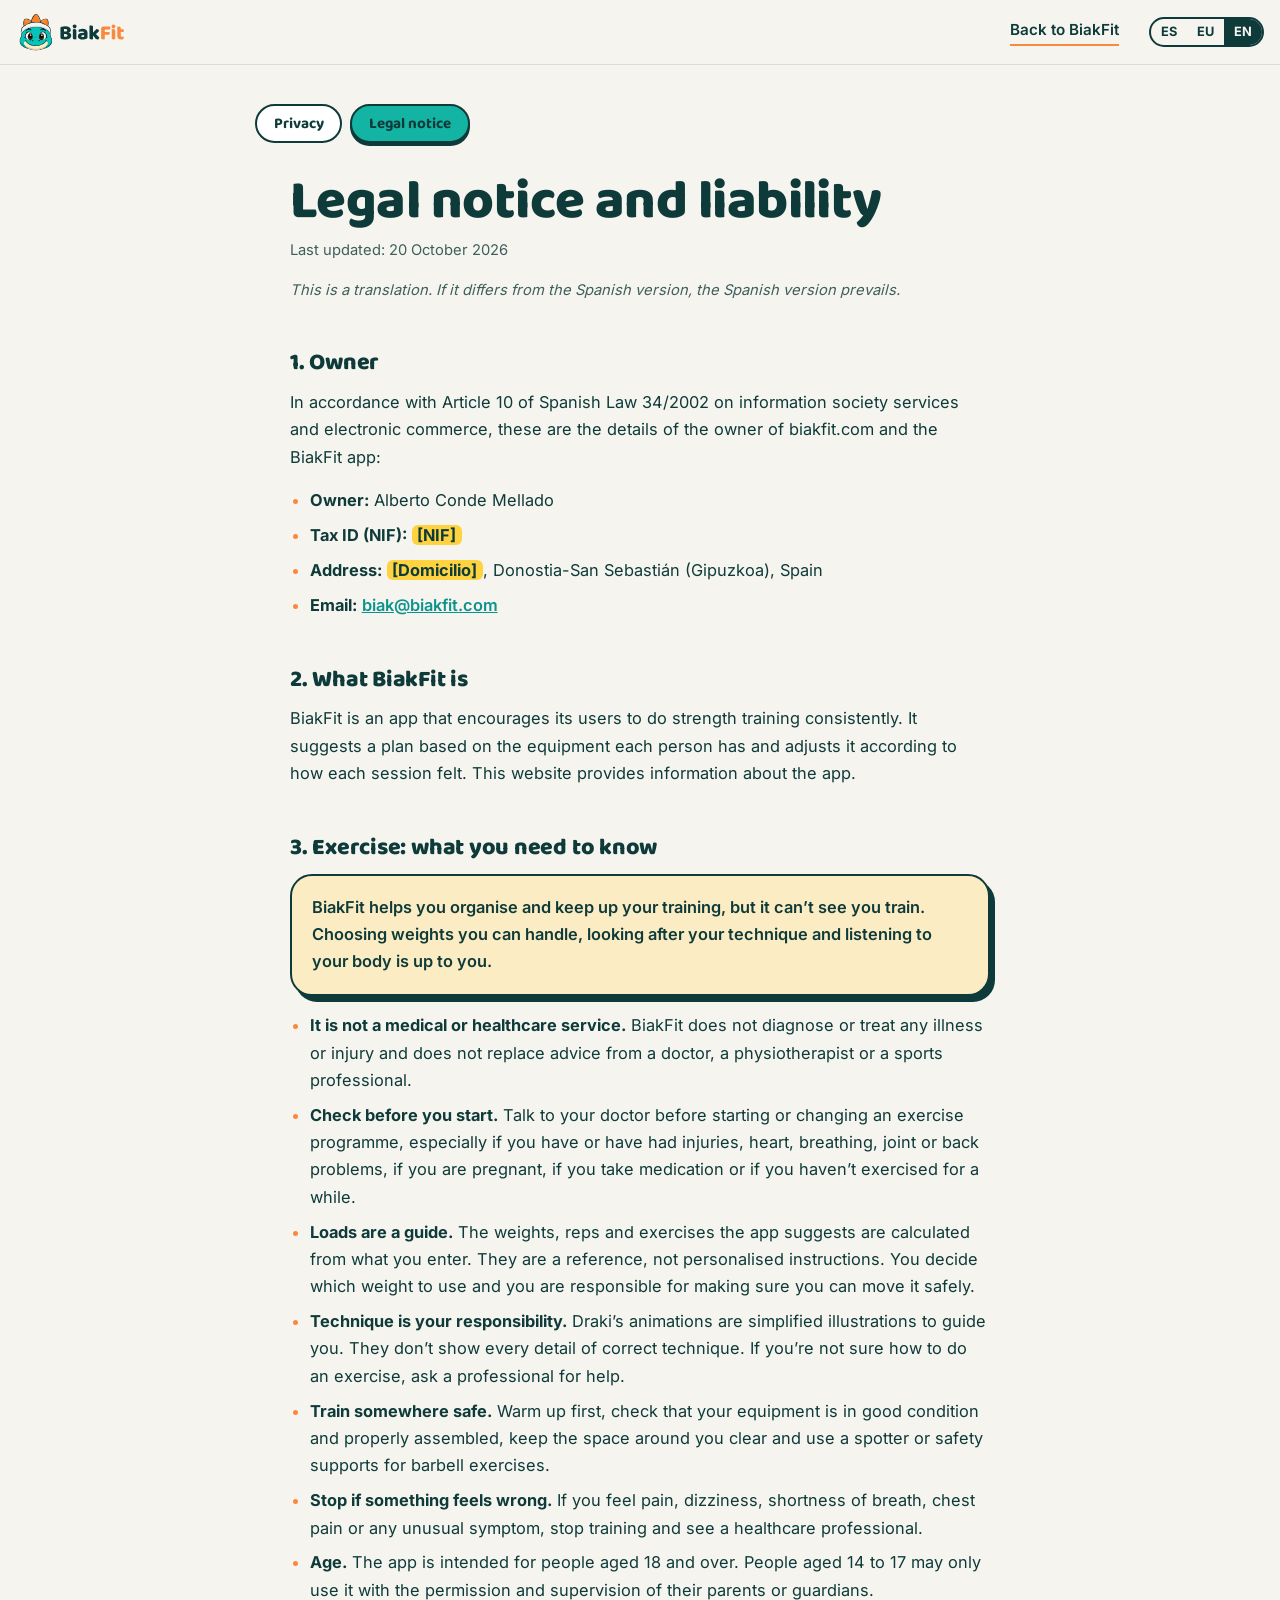
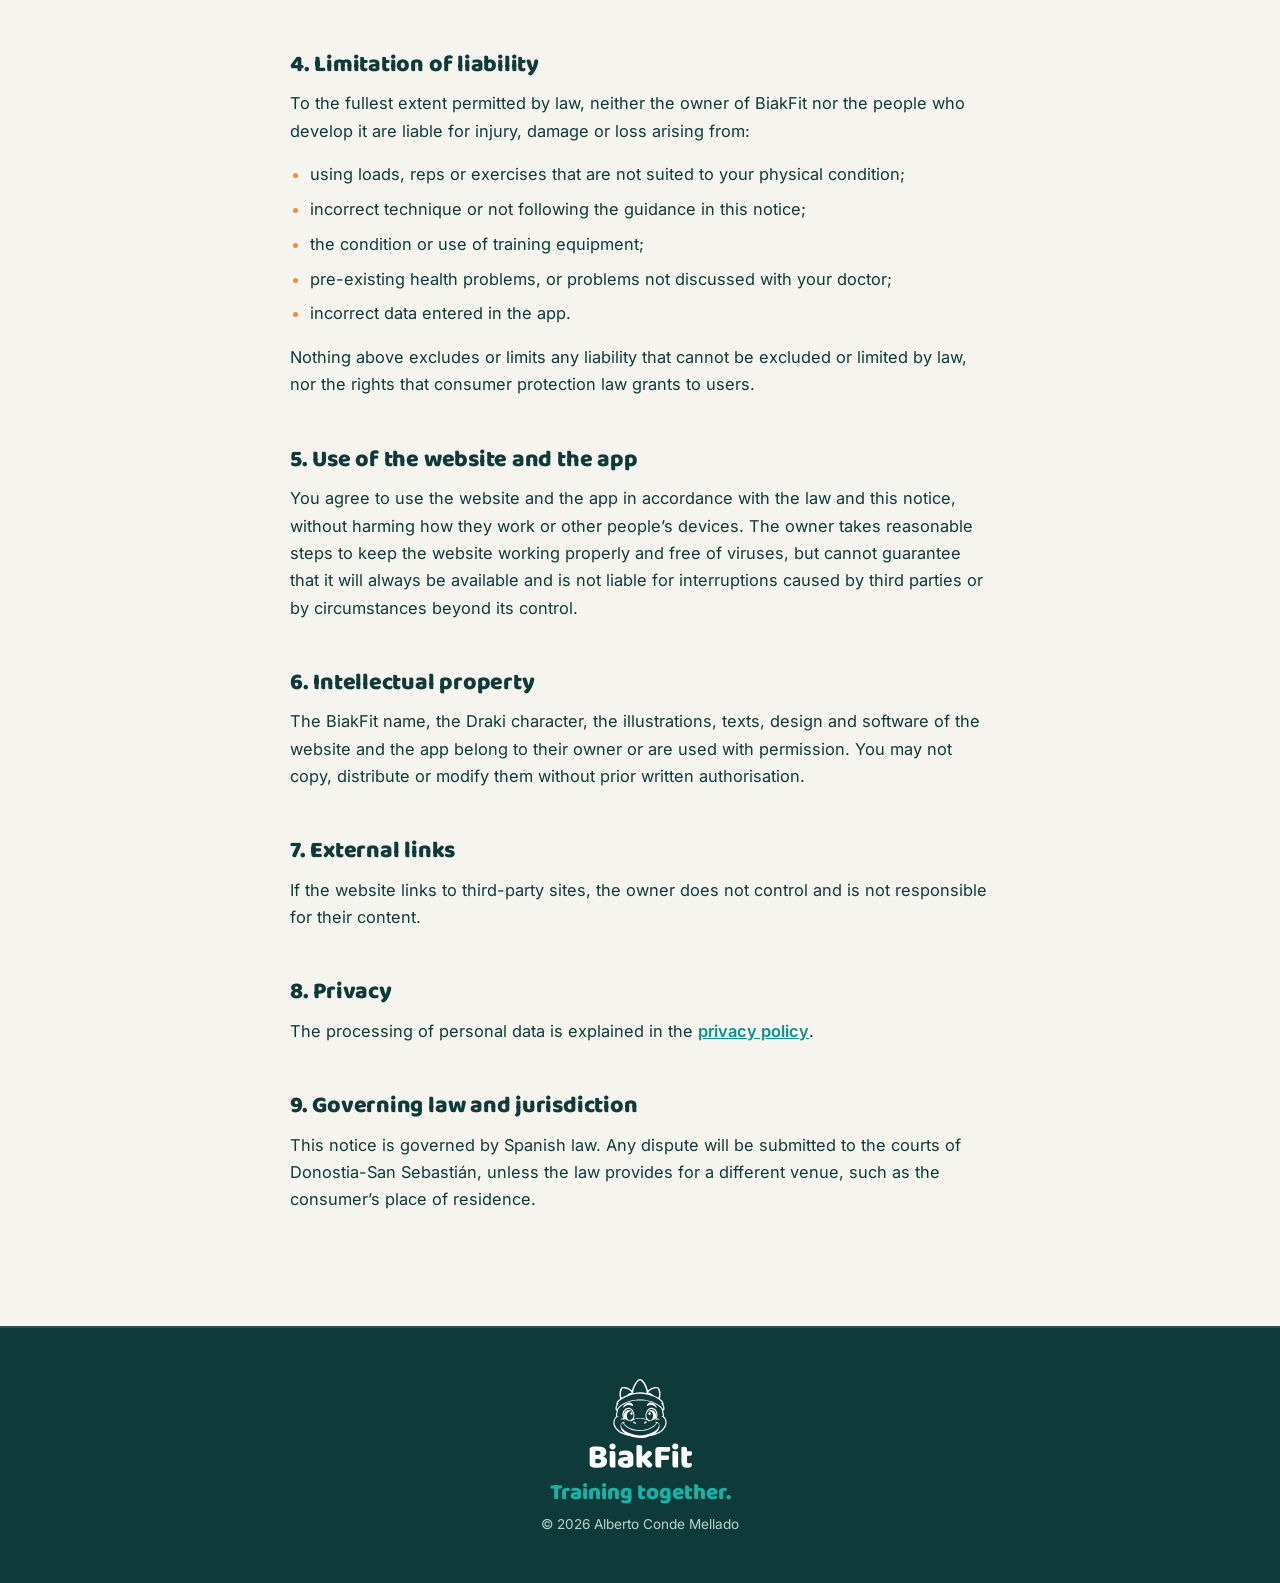
==== aviso-legal.html @ f9d34af4 "Web de BiakFit: el Viaje de Draki (ES/EU/EN), privacidad y aviso legal Co-Authored-By: Claude Opus 5" ====
<!doctype html>
<html lang="es">
<head>
<meta charset="utf-8">
<meta name="viewport" content="width=device-width, initial-scale=1, viewport-fit=cover">
<title>Aviso legal · BiakFit</title>
<meta name="robots" content="index, follow">
<link rel="icon" type="image/png" href="assets/img/brand/favicon.png">
<link rel="preload" href="assets/fonts/baloo-2-latin-800-normal.woff2" as="font" type="font/woff2" crossorigin>
<link rel="stylesheet" href="assets/style.css">
</head>
<body class="legal-page" data-page="notice">
<header class="bar scrolled">
  <div class="bar-in">
    <a class="bar-logo" href="./" aria-label="BiakFit">
      <img class="logo-day" src="assets/img/brand/biakfit_logo_horizontal_color.svg" alt="BiakFit" width="110" height="40">
    </a>
    <a class="legal-back" href="./" data-l="back">Volver a BiakFit</a>
    <div class="lang" role="group" aria-label="Idioma / Hizkuntza / Language">
      <button type="button" data-lang="es" aria-pressed="true">ES</button>
      <button type="button" data-lang="eu" aria-pressed="false">EU</button>
      <button type="button" data-lang="en" aria-pressed="false">EN</button>
    </div>
  </div>
</header>
<main class="legal-main">
  <nav class="legal-tabs" aria-label="Legal"><a href="privacidad.html" data-l="privacy">privacy</a><a href="aviso-legal.html" data-l="notice" aria-current="page">notice</a></nav>
<article class="legal-doc" data-doc-lang="es">
  <h1>Aviso legal y responsabilidad</h1>
  <p class="legal-date">Última actualización: 20 de octubre de 2026</p>

  <h2>1. Titular</h2>
  <p>En cumplimiento del artículo 10 de la Ley 34/2002, de servicios de la sociedad de la información y de comercio electrónico, estos son los datos del titular de biakfit.com y de la app BiakFit:</p>
  <ul>
    <li><b>Titular:</b> Alberto Conde Mellado</li>
    <li><b>NIF:</b> <mark class="todo">[NIF]</mark></li>
    <li><b>Domicilio:</b> <mark class="todo">[Domicilio]</mark>, Donostia-San Sebastián (Gipuzkoa)</li>
    <li><b>Email:</b> <a href="mailto:biak@biakfit.com">biak@biakfit.com</a></li>
  </ul>

  <h2>2. Qué es BiakFit</h2>
  <p>BiakFit es una app para animar a sus usuarios a hacer entrenamiento de fuerza con constancia. Propone un plan con el material que cada persona tiene y lo ajusta según su valoración de cada sesión. Esta web informa sobre la app.</p>

  <h2 id="ejercicio">3. Ejercicio físico: lo que tienes que saber</h2>
  <p class="legal-callout">BiakFit te ayuda a organizar y mantener tu entrenamiento, pero no te ve entrenar. Elegir pesos que puedas manejar, cuidar la técnica y escuchar a tu cuerpo depende de ti.</p>
  <ul>
    <li><b>No es un servicio médico ni sanitario.</b> BiakFit no diagnostica, no trata ninguna enfermedad o lesión y no sustituye el consejo de un médico, un fisioterapeuta ni un profesional del deporte.</li>
    <li><b>Consulta antes de empezar.</b> Habla con tu médico antes de empezar o cambiar un programa de ejercicio, sobre todo si tienes o has tenido lesiones, problemas cardiovasculares, respiratorios, articulares o de espalda, si estás embarazada, si tomas medicación o si llevas tiempo sin hacer ejercicio.</li>
    <li><b>Las cargas son orientativas.</b> Los pesos, las repeticiones y los ejercicios que propone la app se calculan a partir de lo que tú introduces. Son una referencia, no una indicación personalizada. Tú decides qué peso usas y eres responsable de que sea uno que puedes mover con seguridad.</li>
    <li><b>La técnica es responsabilidad tuya.</b> Las animaciones de Draki son ilustraciones simplificadas para orientarte. No muestran todos los detalles de la técnica correcta. Si no estás seguro de cómo se hace un ejercicio, pide ayuda a un profesional.</li>
    <li><b>Entrena en un entorno seguro.</b> Calienta antes de empezar, revisa que tu material está en buen estado y bien montado, deja espacio libre a tu alrededor y usa un ayudante o soportes de seguridad en los ejercicios con barra.</li>
    <li><b>Para si algo no va bien.</b> Si notas dolor, mareo, falta de aire, dolor en el pecho o cualquier síntoma extraño, deja de entrenar y consulta a un profesional sanitario.</li>
    <li><b>Edad.</b> La app está pensada para personas mayores de 18 años. Entre los 14 y los 17 años, solo puede usarse con permiso y supervisión de los padres o tutores.</li>
  </ul>

  <h2>4. Limitación de responsabilidad</h2>
  <p>En la máxima medida permitida por la ley, ni el titular de BiakFit ni las personas que la desarrollan responden de las lesiones, daños o perjuicios que puedan derivarse de:</p>
  <ul>
    <li>usar cargas, repeticiones o ejercicios no adecuados a tu condición física;</li>
    <li>una técnica incorrecta o no seguir las indicaciones de este aviso;</li>
    <li>el estado o el uso del material de entrenamiento;</li>
    <li>problemas de salud previos o no comunicados a tu médico;</li>
    <li>datos incorrectos introducidos en la app.</li>
  </ul>
  <p>Nada de lo anterior excluye ni limita la responsabilidad que, según la ley, no pueda excluirse o limitarse, ni los derechos que la normativa de protección de los consumidores reconoce a los usuarios.</p>

  <h2>5. Uso de la web y de la app</h2>
  <p>Te comprometes a usar la web y la app conforme a la ley y a este aviso, sin dañar su funcionamiento ni el de los equipos de otras personas. El titular pone medios razonables para que la web funcione bien y sin virus, pero no puede garantizar que esté siempre disponible ni responde de interrupciones causadas por terceros o por causas ajenas a su control.</p>

  <h2>6. Propiedad intelectual</h2>
  <p>El nombre BiakFit, el personaje Draki, las ilustraciones, los textos, el diseño y el software de la web y de la app pertenecen a su titular o se usan con permiso. No puedes copiarlos, distribuirlos ni modificarlos sin autorización previa por escrito.</p>

  <h2>7. Enlaces externos</h2>
  <p>Si la web enlaza a sitios de terceros, el titular no controla ni responde de su contenido.</p>

  <h2>8. Privacidad</h2>
  <p>El tratamiento de datos personales se explica en la <a href="privacidad.html">política de privacidad</a>.</p>

  <h2>9. Ley aplicable y jurisdicción</h2>
  <p>Este aviso se rige por la ley española. Para cualquier conflicto, las partes se someten a los juzgados y tribunales de Donostia-San Sebastián, salvo que la ley establezca otro fuero, como el del domicilio del consumidor.</p>
</article>

<article class="legal-doc" data-doc-lang="eu" hidden>
  <h1>Lege-oharra eta erantzukizuna</h1>
  <p class="legal-date">Azken eguneraketa: 2026ko urriaren 20a</p>
  <p class="legal-note">Gaztelaniazko bertsioaren eta itzulpen honen artean desadostasunik badago, gaztelaniazko bertsioak du lehentasuna.</p>

  <h2>1. Titularra</h2>
  <p>Informazioaren gizartearen zerbitzuei eta merkataritza elektronikoari buruzko 34/2002 Legearen 10. artikulua betez, hauek dira biakfit.com webgunearen eta BiakFit aplikazioaren titularraren datuak:</p>
  <ul>
    <li><b>Titularra:</b> Alberto Conde Mellado</li>
    <li><b>IFZ:</b> <mark class="todo">[NIF]</mark></li>
    <li><b>Helbidea:</b> <mark class="todo">[Domicilio]</mark>, Donostia (Gipuzkoa)</li>
    <li><b>Emaila:</b> <a href="mailto:biak@biakfit.com">biak@biakfit.com</a></li>
  </ul>

  <h2>2. Zer da BiakFit</h2>
  <p>BiakFit aplikazio bat da, erabiltzaileak indar-entrenamendua konstantziaz egitera animatzeko. Pertsona bakoitzak duen materialarekin plan bat proposatzen du, eta saio bakoitzari buruzko balorazioaren arabera doitzen du. Webgune honek aplikazioari buruzko informazioa ematen du.</p>

  <h2 id="ejercicio">3. Ariketa fisikoa: jakin behar duzuna</h2>
  <p class="legal-callout">BiakFitek zure entrenamendua antolatzen eta mantentzen laguntzen dizu, baina ez zaitu entrenatzen ikusten. Erabil ditzakezun pisuak aukeratzea, teknika zaintzea eta zure gorputzari entzutea zure esku dago.</p>
  <ul>
    <li><b>Ez da zerbitzu mediko edo sanitarioa.</b> BiakFitek ez du gaixotasun edo lesiorik diagnostikatzen ezta tratatzen ere, eta ez du medikuaren, fisioterapeutaren edo kirol-profesionalaren aholkua ordezkatzen.</li>
    <li><b>Kontsultatu hasi aurretik.</b> Hitz egin zure medikuarekin ariketa-programa bat hasi edo aldatu aurretik, batez ere lesioak badituzu edo izan badituzu, bihotz-hodietako, arnasketako, giltzaduretako edo bizkarreko arazoak badituzu, haurdun bazaude, botikak hartzen badituzu edo denbora daramazu ariketarik egin gabe.</li>
    <li><b>Kargak orientagarriak dira.</b> Aplikazioak proposatzen dituen pisuak, errepikapenak eta ariketak zuk sartzen duzunetik kalkulatzen dira. Erreferentzia bat dira, ez jarraibide pertsonalizatu bat. Zuk erabakitzen duzu zer pisu erabili, eta zure ardura da segurtasunez mugi dezakezun pisua izatea.</li>
    <li><b>Teknika zure ardura da.</b> Drakiren animazioak orientatzeko ilustrazio sinplifikatuak dira. Ez dituzte teknika zuzenaren xehetasun guztiak erakusten. Ariketa bat nola egiten den ziur ez badakizu, eskatu laguntza profesional bati.</li>
    <li><b>Entrenatu ingurune seguru batean.</b> Berotu hasi aurretik, egiaztatu materiala egoera onean eta ondo muntatuta dagoela, utzi leku librea zure inguruan eta erabili laguntzaile bat edo segurtasun-euskarriak barrarekin egiten diren ariketetan.</li>
    <li><b>Gelditu zerbait ondo ez badoa.</b> Mina, zorabioa, arnasestua, bularreko mina edo sintoma arraroren bat sumatzen baduzu, utzi entrenatzeari eta kontsultatu osasun-profesional bat.</li>
    <li><b>Adina.</b> Aplikazioa 18 urtetik gorakoentzat pentsatuta dago. 14 eta 17 urte artean, gurasoen edo tutoreen baimenarekin eta gainbegiratuta baino ezin da erabili.</li>
  </ul>

  <h2>4. Erantzukizunaren mugak</h2>
  <p>Legeak ahalbidetzen duen neurrian, ez BiakFiten titularrak ez hura garatzen duten pertsonek ez dute erantzukizunik izango ondorengoetatik etor daitezkeen lesio, kalte edo galerengatik:</p>
  <ul>
    <li>zure egoera fisikora egokitzen ez diren kargak, errepikapenak edo ariketak erabiltzea;</li>
    <li>teknika okerra, edo ohar honetako jarraibideak ez betetzea;</li>
    <li>entrenamendu-materialaren egoera edo erabilera;</li>
    <li>aurretik zeuden osasun-arazoak, edo zure medikuari jakinarazi ez zaizkionak;</li>
    <li>aplikazioan sartutako datu okerrak.</li>
  </ul>
  <p>Aurrekoak ez du baztertzen ezta mugatzen ere legearen arabera baztertu edo mugatu ezin den erantzukizuna, ezta kontsumitzaileak babesteko araudiak erabiltzaileei aitortzen dizkien eskubideak ere.</p>

  <h2>5. Webgunearen eta aplikazioaren erabilera</h2>
  <p>Webgunea eta aplikazioa legearen eta ohar honen arabera erabiltzeko konpromisoa hartzen duzu, haien funtzionamendua edo beste pertsonen ekipoena kaltetu gabe. Titularrak arrazoizko bitartekoak jartzen ditu webguneak ondo eta birusik gabe funtziona dezan, baina ezin du bermatu beti erabilgarri egongo denik, eta ez du erantzukizunik hirugarrenek edo bere kontroletik kanpoko arrazoiek eragindako etenengatik.</p>

  <h2>6. Jabetza intelektuala</h2>
  <p>BiakFit izena, Draki pertsonaia, ilustrazioak, testuak, diseinua eta webgunearen eta aplikazioaren softwarea titularrarenak dira edo baimenarekin erabiltzen dira. Ezin dituzu kopiatu, banatu edo aldatu aldez aurretik idatzizko baimenik gabe.</p>

  <h2>7. Kanpoko estekak</h2>
  <p>Webguneak hirugarrenen guneetara estekatzen badu, titularrak ez ditu haien edukiak kontrolatzen, eta ez du haien erantzukizunik.</p>

  <h2>8. Pribatutasuna</h2>
  <p>Datu pertsonalen tratamendua <a href="privacidad.html">pribatutasun-politikan</a> azaltzen da.</p>

  <h2>9. Lege aplikagarria eta jurisdikzioa</h2>
  <p>Ohar hau Espainiako legeak arautzen du. Edozein gatazkatarako, aldeak Donostiako epaitegi eta auzitegien mende jartzen dira, legeak beste foru bat ezartzen ez badu, hala nola kontsumitzailearen helbidekoa.</p>
</article>

<article class="legal-doc" data-doc-lang="en" hidden>
  <h1>Legal notice and liability</h1>
  <p class="legal-date">Last updated: 20 October 2026</p>
  <p class="legal-note">This is a translation. If it differs from the Spanish version, the Spanish version prevails.</p>

  <h2>1. Owner</h2>
  <p>In accordance with Article 10 of Spanish Law 34/2002 on information society services and electronic commerce, these are the details of the owner of biakfit.com and the BiakFit app:</p>
  <ul>
    <li><b>Owner:</b> Alberto Conde Mellado</li>
    <li><b>Tax ID (NIF):</b> <mark class="todo">[NIF]</mark></li>
    <li><b>Address:</b> <mark class="todo">[Domicilio]</mark>, Donostia-San Sebastián (Gipuzkoa), Spain</li>
    <li><b>Email:</b> <a href="mailto:biak@biakfit.com">biak@biakfit.com</a></li>
  </ul>

  <h2>2. What BiakFit is</h2>
  <p>BiakFit is an app that encourages its users to do strength training consistently. It suggests a plan based on the equipment each person has and adjusts it according to how each session felt. This website provides information about the app.</p>

  <h2 id="ejercicio">3. Exercise: what you need to know</h2>
  <p class="legal-callout">BiakFit helps you organise and keep up your training, but it can’t see you train. Choosing weights you can handle, looking after your technique and listening to your body is up to you.</p>
  <ul>
    <li><b>It is not a medical or healthcare service.</b> BiakFit does not diagnose or treat any illness or injury and does not replace advice from a doctor, a physiotherapist or a sports professional.</li>
    <li><b>Check before you start.</b> Talk to your doctor before starting or changing an exercise programme, especially if you have or have had injuries, heart, breathing, joint or back problems, if you are pregnant, if you take medication or if you haven’t exercised for a while.</li>
    <li><b>Loads are a guide.</b> The weights, reps and exercises the app suggests are calculated from what you enter. They are a reference, not personalised instructions. You decide which weight to use and you are responsible for making sure you can move it safely.</li>
    <li><b>Technique is your responsibility.</b> Draki’s animations are simplified illustrations to guide you. They don’t show every detail of correct technique. If you’re not sure how to do an exercise, ask a professional for help.</li>
    <li><b>Train somewhere safe.</b> Warm up first, check that your equipment is in good condition and properly assembled, keep the space around you clear and use a spotter or safety supports for barbell exercises.</li>
    <li><b>Stop if something feels wrong.</b> If you feel pain, dizziness, shortness of breath, chest pain or any unusual symptom, stop training and see a healthcare professional.</li>
    <li><b>Age.</b> The app is intended for people aged 18 and over. People aged 14 to 17 may only use it with the permission and supervision of their parents or guardians.</li>
  </ul>

  <h2>4. Limitation of liability</h2>
  <p>To the fullest extent permitted by law, neither the owner of BiakFit nor the people who develop it are liable for injury, damage or loss arising from:</p>
  <ul>
    <li>using loads, reps or exercises that are not suited to your physical condition;</li>
    <li>incorrect technique or not following the guidance in this notice;</li>
    <li>the condition or use of training equipment;</li>
    <li>pre-existing health problems, or problems not discussed with your doctor;</li>
    <li>incorrect data entered in the app.</li>
  </ul>
  <p>Nothing above excludes or limits any liability that cannot be excluded or limited by law, nor the rights that consumer protection law grants to users.</p>

  <h2>5. Use of the website and the app</h2>
  <p>You agree to use the website and the app in accordance with the law and this notice, without harming how they work or other people’s devices. The owner takes reasonable steps to keep the website working properly and free of viruses, but cannot guarantee that it will always be available and is not liable for interruptions caused by third parties or by circumstances beyond its control.</p>

  <h2>6. Intellectual property</h2>
  <p>The BiakFit name, the Draki character, the illustrations, texts, design and software of the website and the app belong to their owner or are used with permission. You may not copy, distribute or modify them without prior written authorisation.</p>

  <h2>7. External links</h2>
  <p>If the website links to third-party sites, the owner does not control and is not responsible for their content.</p>

  <h2>8. Privacy</h2>
  <p>The processing of personal data is explained in the <a href="privacidad.html">privacy policy</a>.</p>

  <h2>9. Governing law and jurisdiction</h2>
  <p>This notice is governed by Spanish law. Any dispute will be submitted to the courts of Donostia-San Sebastián, unless the law provides for a different venue, such as the consumer’s place of residence.</p>
</article>

</main>
<footer class="foot">
  <div class="foot-in">
    <img src="assets/img/brand/biakfit_logo_stacked_white.svg" alt="BiakFit" width="120" height="96" loading="lazy">
    <p class="foot-lema" data-l="lema">Entrenamos juntos.</p>
    <p class="foot-legal">© 2026 Alberto Conde Mellado</p>
  </div>
</footer>
<script src="assets/legal.js"></script>
</body>
</html>
---- assets/style.css ----
/* BiakFit · web
   Concepto: la página es el mapa del Viaje de Draki. Un sendero central baja por
   cinco mundos; Draki lo recorre al ritmo del scroll y el contenido se reparte a
   los dos lados. Estilo «pegatina»: contorno petrol grueso y sombra sólida, como
   el propio Draki. Paleta y tipografías: docs/BRAND.md del repo de la app. */

/* Fuentes alojadas en la propia web (licencia OFL): sin llamadas a Google Fonts */
@font-face { font-family: "Baloo 2"; font-style: normal; font-weight: 700; font-display: swap; src: url("fonts/baloo-2-latin-700-normal.woff2") format("woff2"); }
@font-face { font-family: "Baloo 2"; font-style: normal; font-weight: 800; font-display: swap; src: url("fonts/baloo-2-latin-800-normal.woff2") format("woff2"); }
@font-face { font-family: "Inter"; font-style: normal; font-weight: 400; font-display: swap; src: url("fonts/inter-latin-400-normal.woff2") format("woff2"); }
@font-face { font-family: "Inter"; font-style: normal; font-weight: 500; font-display: swap; src: url("fonts/inter-latin-500-normal.woff2") format("woff2"); }
@font-face { font-family: "Inter"; font-style: normal; font-weight: 600; font-display: swap; src: url("fonts/inter-latin-600-normal.woff2") format("woff2"); }
@font-face { font-family: "Inter"; font-style: normal; font-weight: 700; font-display: swap; src: url("fonts/inter-latin-700-normal.woff2") format("woff2"); }

:root {
  /* Marca (BRAND.md) */
  --teal: #14B4A4;
  --deep: #0C948C;
  --petrol: #0E3B39;
  --orange: #F98A3D;
  --cream: #FCECC4;
  --light: #F6F4EF;
  --yellow: #FFD23F;
  --white: #FFFFFF;

  /* Superficies (cambian al entrar en el volcán) */
  --bg: var(--light);
  --ink: var(--petrol);
  --ink-soft: #3E5F5C;
  --panel: var(--white);
  --panel-ink: var(--petrol);
  --edge: var(--petrol);
  --muted-chip: #E9F2EF;

  --display: "Baloo 2", "Nunito", ui-rounded, "Arial Rounded MT Bold", system-ui, sans-serif;
  --body: "Inter", system-ui, -apple-system, "Segoe UI", Roboto, sans-serif;

  --trail: min(520px, 38vw);
  --ratio: 2.1667;
  --gutter-l: max(16px, env(safe-area-inset-left, 0px));
  --gutter-r: max(16px, env(safe-area-inset-right, 0px));
  --pop: cubic-bezier(.2, 1.4, .4, 1);
  color-scheme: light;
}

body.night {
  --bg: var(--petrol);
  --ink: var(--light);
  --ink-soft: #B8D4CF;
  --muted-chip: #1B524E;
  color-scheme: dark;
}

* { box-sizing: border-box; }
[hidden] { display: none !important; }
html { scroll-behavior: smooth; -webkit-text-size-adjust: 100%; }
@media (prefers-reduced-motion: reduce) { html { scroll-behavior: auto; } }

body {
  margin: 0;
  background: var(--bg);
  color: var(--ink);
  font-family: var(--body);
  font-size: 17px;
  line-height: 1.55;
  overflow-x: hidden;
  transition: background-color .9s ease, color .9s ease;
}
img { max-width: 100%; }
h1, h2, h3 { font-family: var(--display); font-weight: 800; line-height: 1.02; letter-spacing: -.01em; text-wrap: balance; margin: 0; }
p { margin: 0; }
a { color: inherit; }
:focus-visible { outline: 3px solid var(--orange); outline-offset: 3px; border-radius: 10px; }
.sr-only { position: absolute; width: 1px; height: 1px; overflow: hidden; clip: rect(0 0 0 0); white-space: nowrap; }

#sparks { position: fixed; inset: 0; width: 100%; height: 100%; pointer-events: none; z-index: 60; }

/* ---------- Botones «pegatina» ---------- */
.btn {
  --b-bg: var(--white);
  --b-ink: var(--petrol);
  display: inline-flex; align-items: center; justify-content: center; gap: .4em;
  font: 700 1.05rem/1 var(--display);
  padding: .85em 1.35em .75em;
  border: 2.5px solid var(--petrol);
  border-radius: 999px;
  background: var(--b-bg); color: var(--b-ink);
  box-shadow: 0 4px 0 var(--petrol);
  text-decoration: none; cursor: pointer;
  transition: transform .12s ease, box-shadow .12s ease, background-color .2s;
  -webkit-tap-highlight-color: transparent;
}
.btn:hover { transform: translateY(-2px); box-shadow: 0 6px 0 var(--petrol); }
.btn:active { transform: translateY(3px); box-shadow: 0 1px 0 var(--petrol); }
.btn-primary { --b-bg: var(--orange); --b-ink: var(--petrol); }
.btn-ghost { --b-bg: transparent; }
body.night .panel:not(.panel-dark) { box-shadow: 6px 7px 0 var(--teal); }
body.night .btn { box-shadow: 0 4px 0 #062220; }
body.night .panel .btn { box-shadow: 0 3px 0 var(--petrol); }
body.night .btn-ghost { --b-ink: var(--light); border-color: var(--light); box-shadow: 0 4px 0 var(--light); }
.btn-sm { font-size: .95rem; padding: .7em 1.1em .6em; }
.btn-small { font-size: .95rem; padding: .65em 1em .55em; box-shadow: 0 3px 0 var(--petrol); }
.btn-quiet { --b-bg: var(--light); }

/* ---------- Barra superior ---------- */
body::before { content: ""; position: fixed; inset: 0 0 auto; height: env(safe-area-inset-top, 0px); z-index: 51; background: var(--bg); }
.bar { position: fixed; top: env(safe-area-inset-top, 0px); left: 0; right: 0; z-index: 50; padding-left: var(--gutter-l); padding-right: var(--gutter-r); transition: background-color .4s, box-shadow .4s; }
.bar.scrolled { background: color-mix(in srgb, var(--bg) 88%, transparent); backdrop-filter: blur(10px); -webkit-backdrop-filter: blur(10px); box-shadow: 0 1px 0 color-mix(in srgb, var(--ink) 12%, transparent); }
.bar-in { max-width: 1280px; margin: 0 auto; display: flex; align-items: center; gap: 22px; padding-block: 12px; }
.bar-logo { display: block; height: 40px; flex: none; }
.bar-logo img { height: 40px; width: auto; display: block; }
.logo-night { display: none !important; }
body.night .logo-day { display: none !important; }
body.night .logo-night { display: block !important; }
.bar-nav { display: flex; gap: 20px; margin-left: auto; font-weight: 600; font-size: .95rem; }
.bar-nav a { text-decoration: none; padding: 6px 2px; border-bottom: 2px solid transparent; }
.bar-nav a:hover { border-color: var(--orange); }
.lang { display: flex; border: 2px solid var(--ink); border-radius: 999px; overflow: hidden; flex: none; }
.lang button { font: 700 .8rem/1 var(--body); padding: 7px 10px; background: transparent; color: var(--ink); border: 0; cursor: pointer; }
.lang button[aria-pressed="true"] { background: var(--ink); color: var(--bg); }
@media (max-width: 720px) {
  .bar-nav { display: none; }
  .lang { margin-left: auto; }
  .bar .btn-sm { display: none; }
  .bar-logo, .bar-logo img { height: 34px; }
}

/* ---------- Hero ---------- */
.hero { position: relative; padding-top: calc(110px + env(safe-area-inset-top, 0px)); padding-bottom: 72px; padding-left: var(--gutter-l); padding-right: var(--gutter-r); text-align: center; overflow: hidden; }
.hero::before { /* sol de fondo detrás de Draki */
  content: ""; position: absolute; left: 50%; top: calc(80px + 9vw); width: min(78vw, 760px); aspect-ratio: 1; translate: -50% -38%;
  background: radial-gradient(circle, var(--cream) 0 55%, transparent 56%);
  z-index: -1; opacity: .9;
}
.hero-word {
  display: flex; align-items: flex-end; justify-content: center;
  font-family: var(--display); font-weight: 800; color: var(--petrol);
  font-size: clamp(104px, 22vw, 340px); line-height: .78; letter-spacing: -.035em;
  user-select: none;
}
.hw { display: inline-block; transition: transform 1.1s var(--pop); }
.hero-word .hw-l { transform: translateX(.18em); }
.hero-word .hw-r { transform: translateX(-.18em); }
.hero-stage { display: inline-block; width: .2em; height: 1.02em; position: relative; transition: width 1.1s var(--pop); }
.is-ready .hero-word .hw-l, .is-ready .hero-word .hw-r { transform: none; }
.is-ready .hero-stage { width: .98em; }
.hero-draki {
  position: absolute; left: 50%; bottom: -.06em; width: 1.12em; height: 1.2em; translate: -50% 0;
  padding: 0; border: 0; background: none; cursor: pointer; font-size: inherit;
  transform: translateY(40%) scale(.2); opacity: 0;
  transition: transform .9s var(--pop) .35s, opacity .3s ease .35s;
  perspective: 900px;
}
.is-ready .hero-draki { transform: none; opacity: 1; }
.hero-draki .flip { position: absolute; inset: 0; transform-style: preserve-3d; }
.hero-draki .flip.spin { animation: spin .8s cubic-bezier(.5, 0, .3, 1); }
@keyframes spin {
  0% { transform: rotateY(0) scale(1); }
  45% { transform: rotateY(180deg) scale(.86, 1.08) translateY(-6%); }
  100% { transform: rotateY(360deg) scale(1); }
}
.hero-ex { margin-top: 14px; min-height: 1.6em; font: 700 1rem/1.4 var(--display); color: var(--deep); }
.hero-ex span { display: inline-block; padding: 2px 14px; border-radius: 999px; background: var(--white); border: 2px solid var(--petrol); color: var(--petrol); }
.hero-copy { max-width: 640px; margin: 26px auto 0; display: grid; gap: 14px; justify-items: center; }
.hero-def { font-size: 1rem; color: var(--ink-soft); }
.hero-lema { font: 800 clamp(1.9rem, 4.2vw, 2.9rem)/1.05 var(--display); text-wrap: balance; }
.hero-sub { font-size: 1.12rem; color: var(--ink-soft); max-width: 34em; text-wrap: pretty; }
.hero-ctas { display: flex; flex-wrap: wrap; gap: 14px; justify-content: center; margin-top: 8px; }
.hero-soon { font-size: .9rem; color: var(--ink-soft); }

/* ---------- Animación de frames (como en la app: fundido entre frames) ---------- */
.flip { display: block; position: relative; }
.flip .fr { position: absolute; inset: 0; width: 100%; height: 100%; object-fit: contain; opacity: 0; transition: opacity .16s linear; }
.flip .fr.on { opacity: 1; z-index: 1; transition: none; }

/* ---------- Prólogo ---------- */
.prologue { padding-block: 40px 120px; padding-left: var(--gutter-l); padding-right: var(--gutter-r); }
.prologue-text {
  max-width: 980px; margin: 0 auto;
  font: 800 clamp(1.7rem, 3.9vw, 3.2rem)/1.14 var(--display);
  letter-spacing: -.01em; text-wrap: pretty;
}
.prologue-text .w { color: color-mix(in srgb, var(--ink) 18%, transparent); transition: color .35s ease; }
.prologue-text .w.lit { color: var(--ink); }
.prologue-text .w.lit.key { color: var(--deep); }
.prologue-hint { max-width: 980px; margin: 28px auto 0; font-weight: 600; color: var(--ink-soft); display: flex; align-items: center; gap: 10px; }
.prologue-hint::after { content: ""; width: 12px; height: 12px; border-right: 3px solid var(--orange); border-bottom: 3px solid var(--orange); rotate: 45deg; animation: nudge 1.4s ease-in-out infinite; }
@keyframes nudge { 50% { translate: 0 5px; } }

/* ---------- El viaje ---------- */
.journey { position: relative; }
.trail { position: absolute; top: 0; bottom: 0; left: 50%; width: var(--trail); transform: translateX(-50%); pointer-events: none; z-index: 0; }
.trail-maps { -webkit-mask-image: linear-gradient(90deg, transparent 0, #000 15%, #000 85%, transparent 100%); mask-image: linear-gradient(90deg, transparent 0, #000 15%, #000 85%, transparent 100%); }
.trail-maps img { display: block; width: 100%; height: calc(var(--trail) * var(--ratio)); object-fit: cover; }
.trail::after { content: ""; position: absolute; left: 0; right: 0; bottom: -1px; height: 220px; background: linear-gradient(transparent, var(--bg)); transition: background .9s; }
.trail-path { position: absolute; inset: 0; width: 100%; height: 100%; overflow: visible; }
.p-todo { fill: none; stroke: var(--deep); stroke-opacity: .45; stroke-width: 5; stroke-linecap: round; stroke-dasharray: 2 14; }
.p-done { fill: none; stroke: var(--teal); stroke-width: 10; stroke-linecap: round; filter: drop-shadow(0 3px 0 rgba(14, 59, 57, .35)); }

.node { position: absolute; width: 150px; height: 150px; translate: -50% -50%; }
.node img.obs { position: absolute; inset: 22px; width: 106px; height: 106px; object-fit: contain; transition: filter .6s, opacity .6s; }
.node:not(.passed) img.obs { filter: grayscale(.85); opacity: .65; }
.node svg { position: absolute; inset: 0; width: 100%; height: 100%; }
.node .seg { fill: none; stroke: rgba(255, 255, 255, .85); stroke-width: 9; stroke-linecap: round; transition: stroke .4s; }
.node .seg.on { stroke: var(--orange); }
.node .ring-bg { fill: none; stroke: var(--petrol); stroke-width: 13; stroke-linecap: round; opacity: .9; }
.node .medal { position: absolute; right: -6px; top: -6px; width: 64px; height: 64px; transform: scale(0) rotate(-30deg); transition: transform .6s var(--pop); }
.node.passed .medal { transform: none; }

.walker { position: absolute; left: 0; top: 0; width: 160px; height: 170px; will-change: transform; z-index: 3; }
.walker-body { position: absolute; inset: 0; transform-origin: 50% 92%; }
.walker-pose, .walker-ex { position: absolute; inset: 0; width: 100%; height: 100%; object-fit: contain; transition: opacity .2s; }
.walker-ex { opacity: 0; }
.walker.training .walker-pose { opacity: 0; }
.walker.training .walker-ex { opacity: 1; }
.walker-bubble {
  position: absolute; bottom: calc(100% - 6px); left: 50%; translate: -50% 6px; scale: .7;
  white-space: nowrap; font: 700 .95rem/1.2 var(--display); color: var(--petrol);
  background: var(--white); border: 2.5px solid var(--petrol); border-radius: 16px; padding: 6px 12px 5px;
  box-shadow: 0 3px 0 var(--petrol); opacity: 0; transition: opacity .25s, translate .35s var(--pop), scale .35s var(--pop);
}
.walker-bubble::after { content: ""; position: absolute; left: 50%; top: 100%; width: 12px; height: 12px; background: var(--white); border-right: 2.5px solid var(--petrol); border-bottom: 2.5px solid var(--petrol); translate: -50% -6px; rotate: 45deg; }
.walker-bubble.show { opacity: 1; translate: -50% 0; scale: 1; }

.world {
  position: relative; z-index: 1;
  display: grid; grid-template-columns: minmax(0, 1fr) var(--trail) minmax(0, 1fr);
  height: calc(var(--trail) * var(--ratio));
  align-items: center;
}
.world-band { display: none; }
.world-copy { grid-column: 1; grid-row: 1; justify-self: end; max-width: 430px; padding: 0 clamp(28px, 3.4vw, 64px) 0 var(--gutter-l); display: grid; gap: 16px; }
.world-widget { grid-column: 3; grid-row: 1; justify-self: start; width: 100%; max-width: 420px; padding: 0 var(--gutter-r) 0 clamp(28px, 3.4vw, 64px); }
.world.flipside .world-copy { grid-column: 3; justify-self: start; padding: 0 var(--gutter-r) 0 clamp(28px, 3.4vw, 64px); }
.world.flipside .world-widget { grid-column: 1; justify-self: end; padding: 0 clamp(28px, 3.4vw, 64px) 0 var(--gutter-l); }
.world-copy h2 { font-size: clamp(2.3rem, 3.6vw, 3.4rem); }
.world-copy p:not(.world-kicker) { color: var(--ink-soft); font-size: 1.06rem; max-width: 30em; }
.world-kicker { display: flex; align-items: baseline; gap: 8px; font: 700 1rem/1 var(--display); color: var(--deep); }
.world-kicker b { font-weight: 800; color: var(--orange); font-size: 1.2em; }
body.night .world-kicker { color: var(--teal); }

/* ---------- Paneles ---------- */
.panel {
  background: var(--panel); color: var(--panel-ink);
  border: 2.5px solid var(--petrol); border-radius: 28px;
  box-shadow: 6px 7px 0 var(--petrol);
  padding: 22px; display: grid; gap: 14px;
}
.panel-dark { background: var(--petrol); color: var(--light); border-color: var(--petrol); box-shadow: 6px 7px 0 var(--deep); }
.panel-q { font: 700 1.15rem/1.2 var(--display); }

.chips { display: flex; flex-wrap: wrap; gap: 8px; }
.chip {
  display: inline-flex; align-items: center; gap: 6px;
  font: 600 .88rem/1 var(--body); padding: 8px 12px 8px 9px;
  border-radius: 999px; border: 2px solid var(--petrol); background: var(--white); color: var(--petrol);
  cursor: pointer; transition: background-color .2s, transform .15s;
}
.chip svg { width: 20px; height: 20px; flex: none; }
.chip:hover { transform: translateY(-1px); }
.chip[aria-pressed="true"] { background: var(--teal); }
.chip.fixed { cursor: default; background: var(--muted-chip); border-style: dashed; }
.panel-dark .chip { background: transparent; color: var(--light); border-color: rgba(246, 244, 239, .5); }
.panel-dark .chip[aria-pressed="true"] { background: var(--orange); color: var(--petrol); border-color: var(--orange); }

/* Mundo 1: material */
.kit-stage { height: 230px; border-radius: 20px; background: radial-gradient(ellipse at 50% 85%, var(--cream) 0 38%, transparent 39%), #EAF6F3; position: relative; overflow: hidden; }
.kit-stage .flip { position: absolute; inset: 10px 0 0; }
.kit-stage .flip.pop { animation: popin .5s var(--pop); }
@keyframes popin { from { transform: scale(.6) translateY(20px); opacity: 0; } }
.kit-name { font: 800 1.3rem/1.1 var(--display); }
.kit-cue { font-size: .95rem; color: var(--ink-soft); min-height: 3em; }
.panel .kit-cue { color: #3E5F5C; }
.kit-foot { display: flex; align-items: center; justify-content: space-between; gap: 12px; flex-wrap: wrap; border-top: 2px dashed rgba(14, 59, 57, .2); padding-top: 12px; }
.kit-count { font-weight: 600; }
.kit-count b { font: 800 1.7rem/1 var(--display); color: var(--deep); font-variant-numeric: tabular-nums; }

/* Mundo 2: semana */
.week-head { display: flex; align-items: center; gap: 12px; }
.week-draki { width: 84px; height: 84px; flex: none; object-fit: contain; }
.week-draki.bump { animation: popin .45s var(--pop); }
.week-msg { font: 700 1.12rem/1.2 var(--display); }
.week-strip { position: relative; display: grid; grid-template-columns: repeat(7, 1fr) 1.1fr; gap: 4px; padding: 10px 0 4px; }
.day { display: grid; justify-items: center; gap: 6px; font: 700 .8rem/1 var(--body); color: #5E7C78; }
.day.today { color: var(--petrol); }
.day .slot { width: 34px; height: 34px; border-radius: 50%; border: 2px dashed rgba(14, 59, 57, .2); }
.day.today .slot { border: 3px solid var(--orange); }
.day.next { color: var(--deep); }
.day.next .slot { border-style: dotted; }
.tok {
  position: absolute; top: 26px; width: 34px; height: 34px; border-radius: 50%;
  display: grid; place-items: center; font: 800 .9rem/1 var(--display); color: var(--white);
  background: var(--deep); border: 2.5px solid var(--petrol);
  transition: left .9s var(--pop), background-color .3s, transform .3s;
}
.tok.done { background: var(--teal); }
.tok.done::after { content: ""; width: 8px; height: 14px; border-right: 3px solid var(--white); border-bottom: 3px solid var(--white); rotate: 45deg; translate: 0 -2px; }
.tok.done span { display: none; }
.tok.moved { background: var(--orange); color: var(--petrol); }
.week-count { font-size: .92rem; color: #3E5F5C; }
.week-actions { display: flex; gap: 10px; flex-wrap: wrap; }

/* Mundo 3: coach */
.coach-top { display: flex; gap: 14px; align-items: center; }
.coach-flip { width: 132px; height: 142px; flex: none; border-radius: 18px; background: #EAF6F3; }
.coach-info { display: grid; gap: 6px; position: relative; flex: 1; min-width: 0; }
.coach-name { font: 700 1.05rem/1.15 var(--display); padding-right: 52px; }
.coach-load { display: grid; gap: 2px; font-weight: 600; color: #3E5F5C; }
.coach-kg { font: 800 2.6rem/1 var(--display); color: var(--petrol); display: inline-flex; align-items: baseline; gap: 6px; }
.roll { display: inline-block; min-width: 1.2em; font-variant-numeric: tabular-nums; }
.roll.up { animation: rollUp .5s var(--pop); }
.roll.down { animation: rollDown .5s var(--pop); }
@keyframes rollUp { from { transform: translateY(60%); opacity: 0; } }
@keyframes rollDown { from { transform: translateY(-60%); opacity: 0; } }
.coach-face { position: absolute; right: -6px; top: -14px; width: 64px; height: 64px; object-fit: contain; }
.coach-face.bump { animation: popin .45s var(--pop); }
.coach-bells { display: flex; gap: 8px; align-items: flex-end; }
.bell { display: grid; justify-items: center; gap: 2px; font: 600 .72rem/1 var(--body); color: #5E7C78; }
.bell i { display: block; border-radius: 50% 50% 44% 44%; background: #CFE2DE; border: 2px solid var(--petrol); position: relative; transition: background-color .3s, transform .3s var(--pop); }
.bell i::before { content: ""; position: absolute; left: 50%; top: -42%; width: 56%; height: 50%; translate: -50% 0; border: 2px solid var(--petrol); border-bottom: 0; border-radius: 40% 40% 0 0; }
.bell.cur i { background: var(--orange); transform: translateY(-4px); }
.bell.cur { color: var(--petrol); font-weight: 800; }
.coach-btns { display: grid; grid-template-columns: repeat(3, 1fr); gap: 8px; }
.coach-btns .btn { padding-inline: .4em; font-size: .9rem; }
.coach-btns .btn.sel { --b-bg: var(--teal); }
.coach-msg { min-height: 2.8em; font-size: .95rem; color: #3E5F5C; }

/* Mundo 4: mapa muscular */
.muscles { grid-template-columns: minmax(0, 1fr) minmax(0, 1fr); align-items: center; }
.mm { perspective: 1000px; aspect-ratio: 640 / 1001; width: 100%; }
.mm-card { position: relative; width: 100%; height: 100%; transform-style: preserve-3d; transition: transform .9s var(--pop); }
.mm-card.back { transform: rotateY(180deg); }
.mm-face { position: absolute; inset: 0; backface-visibility: hidden; -webkit-backface-visibility: hidden; }
.mm-back { transform: rotateY(180deg); }
.mm-face .m, .mm-face .ol { position: absolute; inset: 0; width: 100%; height: 100%; }
.mm-face .m { background: rgba(246, 244, 239, .1); -webkit-mask-size: contain; mask-size: contain; -webkit-mask-repeat: no-repeat; mask-repeat: no-repeat; -webkit-mask-position: center; mask-position: center; transition: background-color .45s; }
.mm-face .m.p { background: var(--orange); }
.mm-face .m.s { background: var(--teal); }
.mm-side { display: grid; gap: 12px; align-content: center; }
.chips-col { flex-direction: column; align-items: flex-start; }
.btn-turn { --b-bg: var(--light); justify-self: start; white-space: nowrap; font-size: .88rem; padding: .6em .9em .5em; }
.turn-ico { display: inline-block; font-size: 1.1em; transition: rotate .6s var(--pop); }
.btn-turn:hover .turn-ico { rotate: 180deg; }
.mm-legend { display: flex; align-items: center; gap: 6px 14px; font-size: .82rem; color: #B8D4CF; flex-wrap: wrap; }
.lg { width: 12px; height: 12px; border-radius: 4px; display: inline-block; }
.lg-p { background: var(--orange); }
.lg-s { background: var(--teal); }
.mm-legend > span { display: inline-flex; align-items: center; gap: 6px; }
.streak { grid-column: 1 / -1; display: flex; align-items: center; gap: 12px; border-top: 2px dashed rgba(246, 244, 239, .2); padding-top: 12px; }
.streak b { font: 800 1.6rem/1 var(--display); color: var(--yellow); }
.streak small { color: #B8D4CF; }
.streak-flame { width: 26px; height: 32px; background: radial-gradient(circle at 50% 70%, var(--yellow) 0 30%, var(--orange) 31% 100%); border-radius: 50% 50% 50% 50% / 60% 60% 40% 40%; clip-path: polygon(50% 0, 78% 30%, 100% 62%, 88% 92%, 50% 100%, 12% 92%, 0 62%, 22% 30%); animation: flick 1.2s ease-in-out infinite; }
@keyframes flick { 50% { transform: scaleY(1.12) skewX(-4deg); } }

/* Mundo 5: niveles */
.level { justify-items: center; text-align: center; }
.level-ring-wrap { position: relative; width: 180px; height: 180px; }
.level-ring { width: 100%; height: 100%; }
.level-ring .bg { fill: var(--cream); stroke: var(--petrol); stroke-width: 2.5; }
.level-ring .seg { fill: none; stroke: #DCE7E4; stroke-width: 11; stroke-linecap: round; transition: stroke .45s; }
.level-ring .seg.on { stroke: var(--orange); }
.level-left { position: absolute; inset: 0; display: grid; place-items: center; font: 800 3.4rem/1 var(--display); color: var(--petrol); transition: opacity .3s, transform .4s var(--pop); }
.level-medal { position: absolute; left: 50%; top: 50%; width: 112px; height: 112px; translate: -50% -50%; transform: scale(0) rotate(-40deg); transition: transform .7s var(--pop); }
.level.won .level-medal { transform: scale(1) rotate(0); }
.level.won .level-left { opacity: 0; transform: scale(.4); }
.level-title { font: 800 1.45rem/1.1 var(--display); }
.level-sub { color: #3E5F5C; font-size: .95rem; max-width: 26em; }

/* ---------- Biblioteca ---------- */
.library { padding-block: 120px 100px; overflow: hidden; }
.lib-head { max-width: 900px; margin: 0 auto 48px; padding-left: var(--gutter-l); padding-right: var(--gutter-r); display: grid; gap: 16px; }
.lib-head h2 { font-size: clamp(2.2rem, 4.6vw, 4rem); }
.lib-head p { color: var(--ink-soft); font-size: 1.1rem; max-width: 36em; }
.marquee { display: flex; width: max-content; gap: 18px; padding-block: 10px; animation: slide 70s linear infinite; }
.marquee + .marquee { margin-top: 10px; }
.marquee-rev { animation-direction: reverse; animation-duration: 80s; }
.library:hover .marquee { animation-play-state: paused; }
@keyframes slide { to { transform: translateX(-50%); } }
.card {
  flex: none; width: 176px; padding: 12px 12px 14px; border-radius: 22px;
  background: var(--cream); color: var(--petrol); border: 2.5px solid var(--petrol); box-shadow: 4px 5px 0 rgba(0, 0, 0, .35);
  display: grid; gap: 8px; text-align: left; cursor: pointer; font: inherit;
  transition: transform .25s var(--pop);
}
.card:nth-child(3n) { transform: rotate(-2deg); }
.card:nth-child(3n+1) { transform: rotate(1.5deg); }
.card:hover, .card:focus-visible { transform: translateY(-8px) rotate(0); }
.card .flip { height: 150px; }
.card b { font: 700 1rem/1.15 var(--display); }
.card small { font-size: .76rem; color: #3E5F5C; }
.card.locked { background: var(--teal); place-content: center; text-align: center; cursor: default; }
.card.locked .lock-draki { width: 120px; height: 120px; margin: 0 auto; object-fit: contain; filter: brightness(0) invert(1); opacity: .9; }
.card.locked b { font-size: 1.5rem; }

/* ---------- Beta ---------- */
.beta { padding-block: 60px 120px; padding-left: var(--gutter-l); padding-right: var(--gutter-r); }
.beta-in { max-width: 1040px; margin: 0 auto; display: grid; grid-template-columns: minmax(0, 300px) minmax(0, 1fr); gap: 40px; align-items: center; }
.beta-draki { width: 100%; height: auto; animation: bob 3s ease-in-out infinite; }
@keyframes bob { 50% { transform: translateY(-10px); } }
.beta-copy { display: grid; gap: 16px; }
.beta-copy h2 { font-size: clamp(2.2rem, 4.4vw, 3.8rem); }
.beta-copy > p { color: var(--ink-soft); font-size: 1.1rem; }
.beta-actions { display: flex; gap: 12px; flex-wrap: wrap; margin-top: 6px; }
.beta-alt { display: flex; align-items: center; gap: 8px; flex-wrap: wrap; font-size: .95rem; color: var(--ink-soft); }
.beta-addr { font-weight: 700; color: var(--ink); user-select: all; }
.beta-alt .btn { font-size: .82rem; padding: .5em .9em .42em; }
.beta-small { font-size: .85rem; color: var(--ink-soft); }

.foot { background: var(--petrol); color: var(--light); padding-block: 48px calc(48px + env(safe-area-inset-bottom, 0px)); padding-left: var(--gutter-l); padding-right: var(--gutter-r); border-top: 2px solid rgba(246, 244, 239, .12); }
.foot-in { max-width: 1040px; margin: 0 auto; display: grid; justify-items: center; gap: 10px; text-align: center; }
.foot-lema { font: 800 1.4rem/1 var(--display); color: var(--teal); }
.foot-legal { font-size: .85rem; color: #B8D4CF; }
.foot-links { display: flex; gap: 18px; flex-wrap: wrap; justify-content: center; font-size: .9rem; }
.foot-links a { color: var(--light); }
.beta-small a { color: inherit; }

/* ---------- Móvil y tablet: el sendero se convierte en estampas por mundo ---------- */
@media (max-width: 1059px) {
  .trail { display: none; }
  .world { display: block; height: auto; padding-bottom: 72px; }
  .world-band {
    display: block; position: relative; height: 340px; margin-bottom: 28px; overflow: hidden;
    background-size: cover; background-position: 50% 42%;
    -webkit-mask-image: linear-gradient(180deg, transparent 0, #000 14%, #000 82%, transparent 100%);
    mask-image: linear-gradient(180deg, transparent 0, #000 14%, #000 82%, transparent 100%);
  }
  .world-band .flip { position: absolute; left: 50%; bottom: 36px; width: 210px; height: 222px; translate: -50% 0; }
  .world-band .obs { position: absolute; width: 96px; bottom: 54px; right: 12%; }
  .world.flipside .world-band .obs { right: auto; left: 12%; }
  .world-copy, .world.flipside .world-copy, .world-widget, .world.flipside .world-widget {
    max-width: 560px; margin: 0 auto; padding-left: var(--gutter-l); padding-right: var(--gutter-r);
  }
  .world-widget, .world.flipside .world-widget { margin-top: 28px; }
}
@media (max-width: 560px) {
  .hero-word { font-size: clamp(96px, 30vw, 150px); }
  .muscles { grid-template-columns: minmax(0, 1fr) minmax(0, 1.1fr); padding: 16px; }
  .beta-in { grid-template-columns: 1fr; text-align: center; }
  .beta-draki { width: 200px; margin: 0 auto; }
  .beta-actions, .beta-alt { justify-content: center; }
  .coach-flip { width: 108px; height: 118px; }
  .coach-kg { font-size: 2.2rem; }
  .panel { padding: 18px; }
  .week-strip { gap: 2px; }
  .day .slot, .tok { width: 30px; height: 30px; }
}

@media (prefers-reduced-motion: reduce) {
  .marquee { animation: none; flex-wrap: nowrap; }
  .library .marquee { overflow-x: auto; width: auto; padding-left: var(--gutter-l); }
  .beta-draki, .streak-flame, .prologue-hint::after { animation: none; }
  .hero-draki .flip.spin { animation: none; }
}

/* ---------- Páginas legales ---------- */
.legal-main { padding-top: calc(104px + env(safe-area-inset-top, 0px)); padding-bottom: 96px; padding-left: var(--gutter-l); padding-right: var(--gutter-r); }
.legal-back { margin-left: auto; font-weight: 600; font-size: .95rem; text-decoration: none; border-bottom: 2px solid var(--orange); padding-bottom: 2px; }
.legal-page .lang { margin-left: 8px; }
.legal-tabs { max-width: 70ch; margin: 0 auto 32px; display: flex; gap: 8px; flex-wrap: wrap; }
.legal-tabs a { font: 700 .95rem/1 var(--display); text-decoration: none; padding: .7em 1.1em .6em; border-radius: 999px; border: 2.5px solid var(--petrol); background: var(--white); }
.legal-tabs a[aria-current="page"] { background: var(--teal); box-shadow: 0 3px 0 var(--petrol); }
.legal-doc { max-width: 70ch; margin: 0 auto; font-size: 1.02rem; line-height: 1.68; }
.legal-doc h1 { font-size: clamp(2.3rem, 5vw, 3.4rem); margin-bottom: 8px; }
.legal-doc h2 { font-size: 1.45rem; margin: 2.1em 0 .6em; scroll-margin-top: 96px; }
.legal-doc h3 { font-size: 1.12rem; margin: 1.4em 0 .4em; color: var(--deep); }
.legal-doc p { margin: 0 0 1em; }
.legal-doc ul { margin: 0 0 1em; padding-left: 1.2em; display: grid; gap: .45em; }
.legal-doc li::marker { color: var(--orange); }
.legal-doc a { color: var(--deep); font-weight: 600; }
.legal-date { color: var(--ink-soft); font-size: .92rem; }
.legal-note { font-style: italic; color: var(--ink-soft); font-size: .92rem; }
.legal-callout { background: var(--cream); border: 2.5px solid var(--petrol); border-radius: 22px; box-shadow: 5px 6px 0 var(--petrol); padding: 18px 20px; font-weight: 600; }
mark.todo { background: var(--yellow); color: var(--petrol); padding: 0 .35em; border-radius: 6px; font-weight: 700; }
@media (max-width: 720px) { .legal-back { display: none; } .legal-page .lang { margin-left: auto; } }
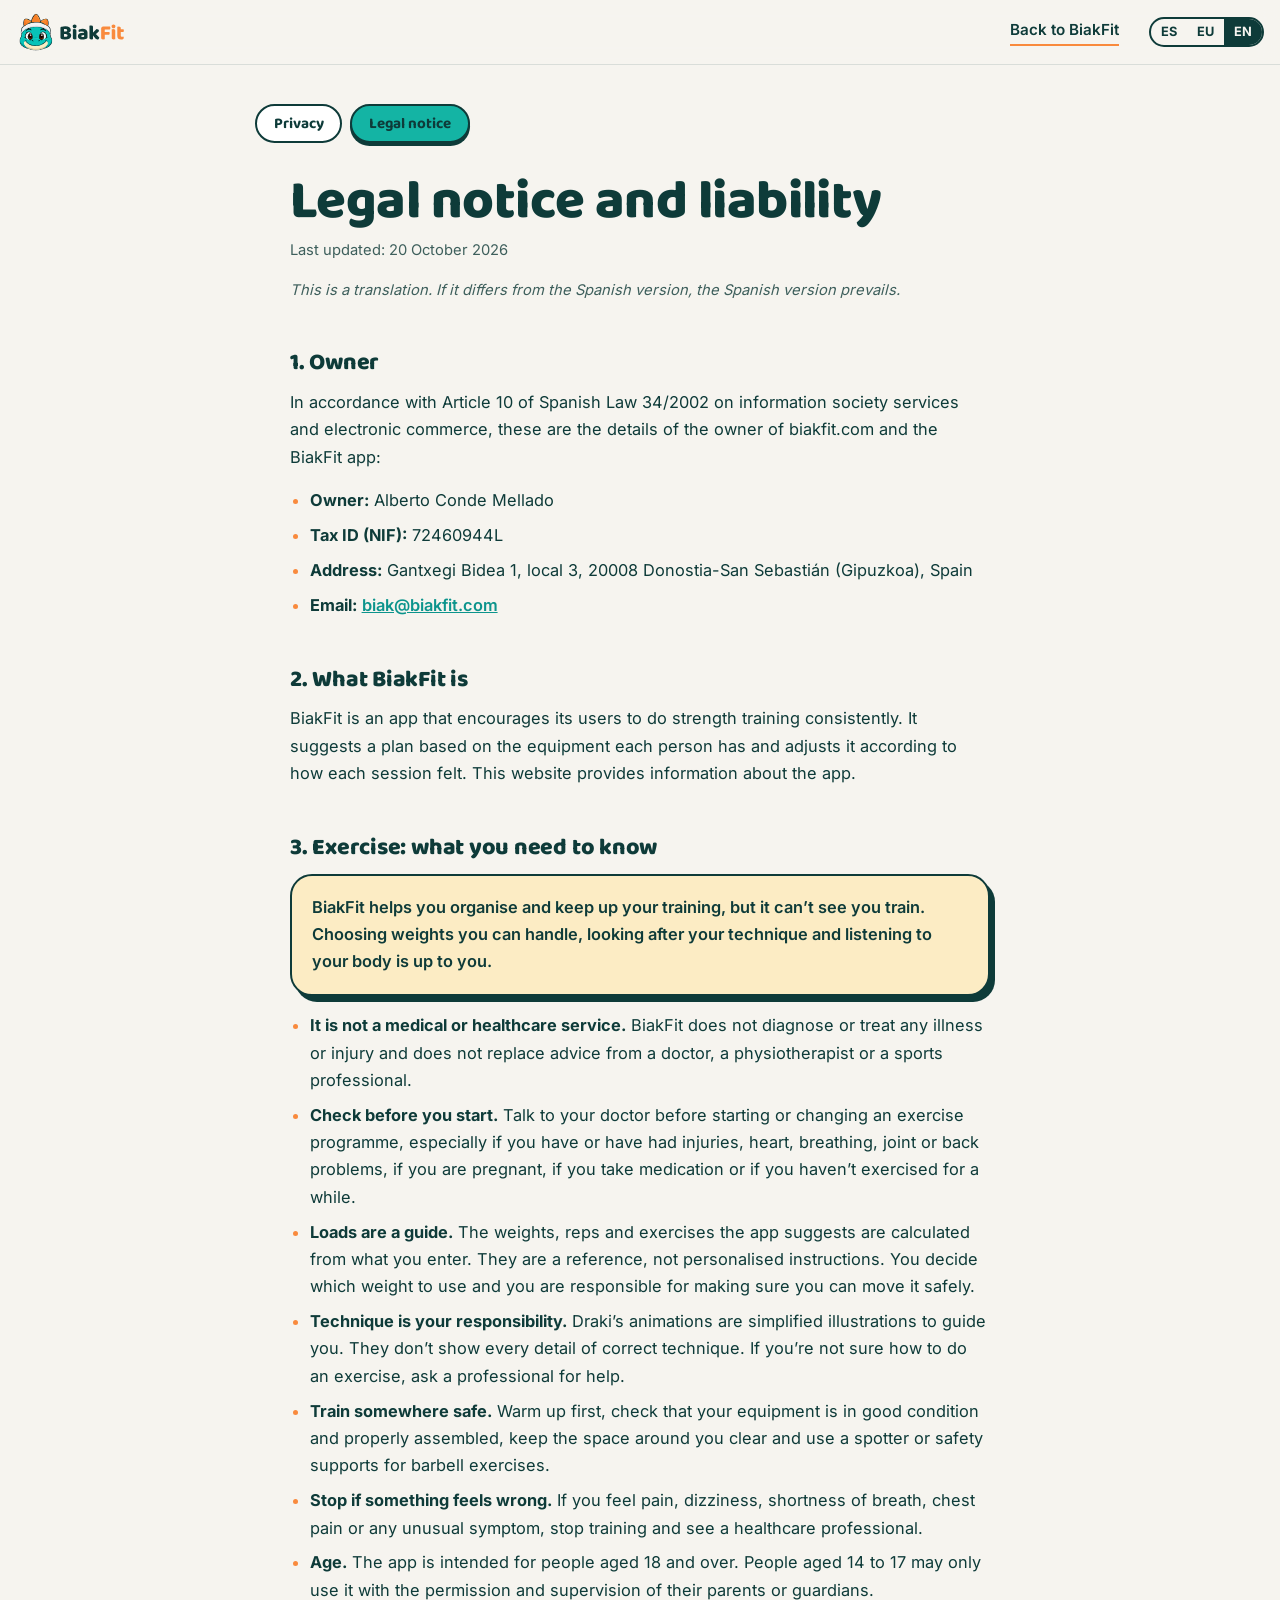
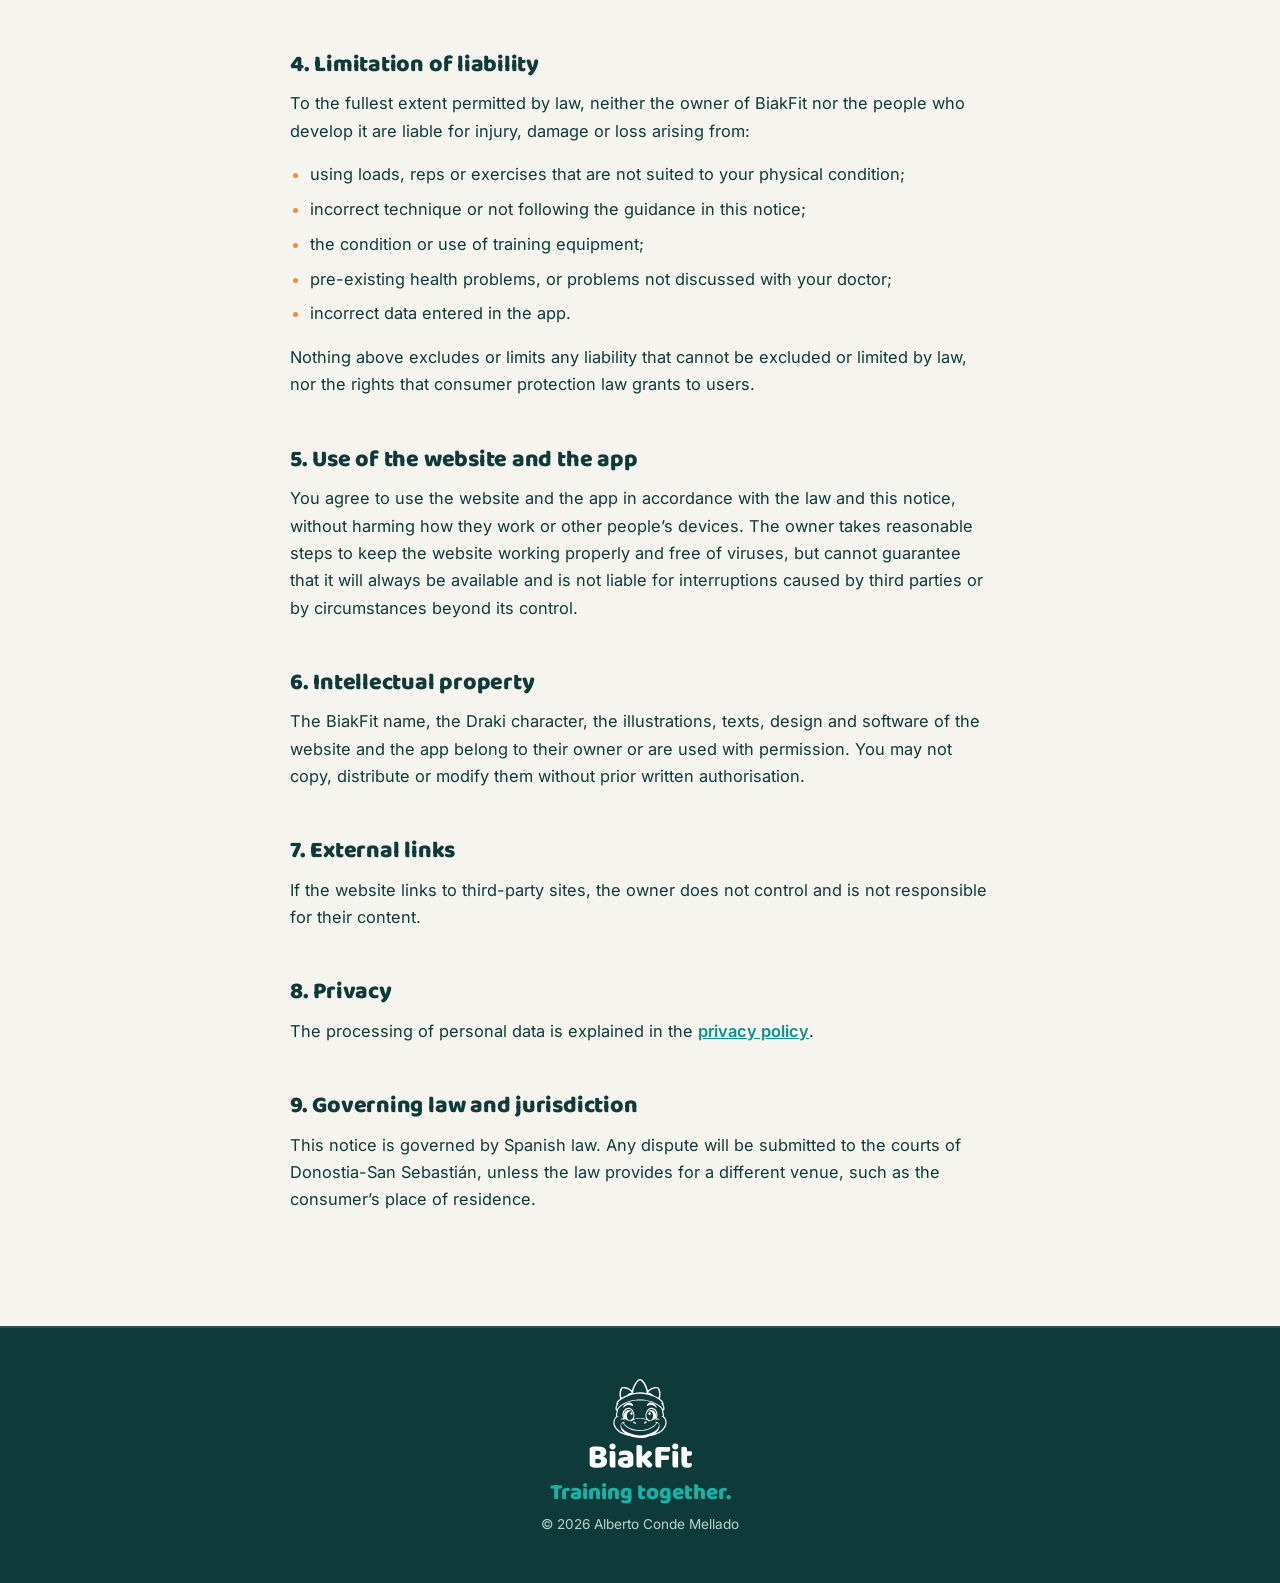
==== commit a2fb323b: "Páginas legales: NIF y domicilio del titular Co-Authored-By: Claude Opus 5.5 <noreply@anthropic.com>" ====
--- a/aviso-legal.html
+++ b/aviso-legal.html
@@ -33,8 +33,8 @@
   <p>En cumplimiento del artículo 10 de la Ley 34/2002, de servicios de la sociedad de la información y de comercio electrónico, estos son los datos del titular de biakfit.com y de la app BiakFit:</p>
   <ul>
     <li><b>Titular:</b> Alberto Conde Mellado</li>
-    <li><b>NIF:</b> <mark class="todo">[NIF]</mark></li>
-    <li><b>Domicilio:</b> <mark class="todo">[Domicilio]</mark>, Donostia-San Sebastián (Gipuzkoa)</li>
+    <li><b>NIF:</b> 72460944L</li>
+    <li><b>Domicilio:</b> Gantxegi Bidea 1, local 3, 20008 Donostia-San Sebastián (Gipuzkoa)</li>
     <li><b>Email:</b> <a href="mailto:biak@biakfit.com">biak@biakfit.com</a></li>
   </ul>
 
@@ -89,8 +89,8 @@
   <p>Informazioaren gizartearen zerbitzuei eta merkataritza elektronikoari buruzko 34/2002 Legearen 10. artikulua betez, hauek dira biakfit.com webgunearen eta BiakFit aplikazioaren titularraren datuak:</p>
   <ul>
     <li><b>Titularra:</b> Alberto Conde Mellado</li>
-    <li><b>IFZ:</b> <mark class="todo">[NIF]</mark></li>
-    <li><b>Helbidea:</b> <mark class="todo">[Domicilio]</mark>, Donostia (Gipuzkoa)</li>
+    <li><b>IFZ:</b> 72460944L</li>
+    <li><b>Helbidea:</b> Gantxegi bidea 1, 3. lokala, 20008 Donostia (Gipuzkoa)</li>
     <li><b>Emaila:</b> <a href="mailto:biak@biakfit.com">biak@biakfit.com</a></li>
   </ul>
 
@@ -145,8 +145,8 @@
   <p>In accordance with Article 10 of Spanish Law 34/2002 on information society services and electronic commerce, these are the details of the owner of biakfit.com and the BiakFit app:</p>
   <ul>
     <li><b>Owner:</b> Alberto Conde Mellado</li>
-    <li><b>Tax ID (NIF):</b> <mark class="todo">[NIF]</mark></li>
-    <li><b>Address:</b> <mark class="todo">[Domicilio]</mark>, Donostia-San Sebastián (Gipuzkoa), Spain</li>
+    <li><b>Tax ID (NIF):</b> 72460944L</li>
+    <li><b>Address:</b> Gantxegi Bidea 1, local 3, 20008 Donostia-San Sebastián (Gipuzkoa), Spain</li>
     <li><b>Email:</b> <a href="mailto:biak@biakfit.com">biak@biakfit.com</a></li>
   </ul>
 
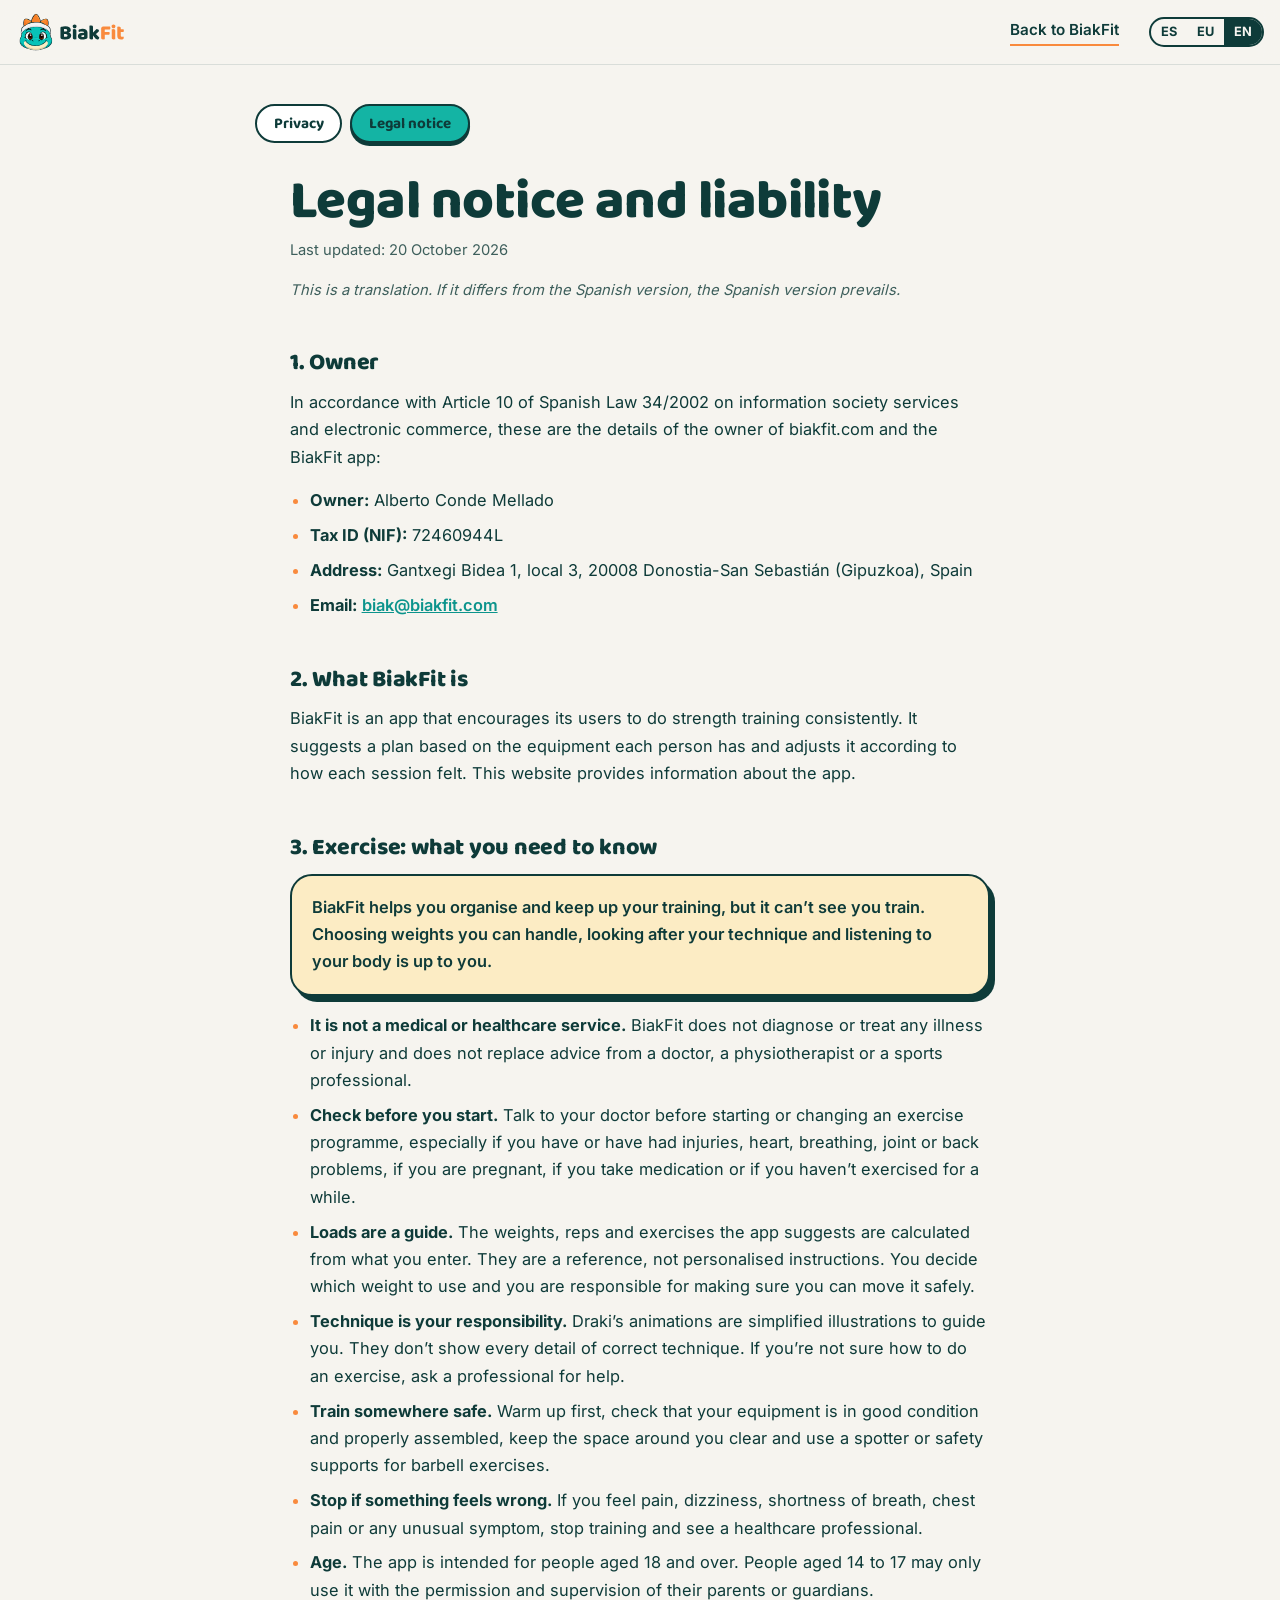
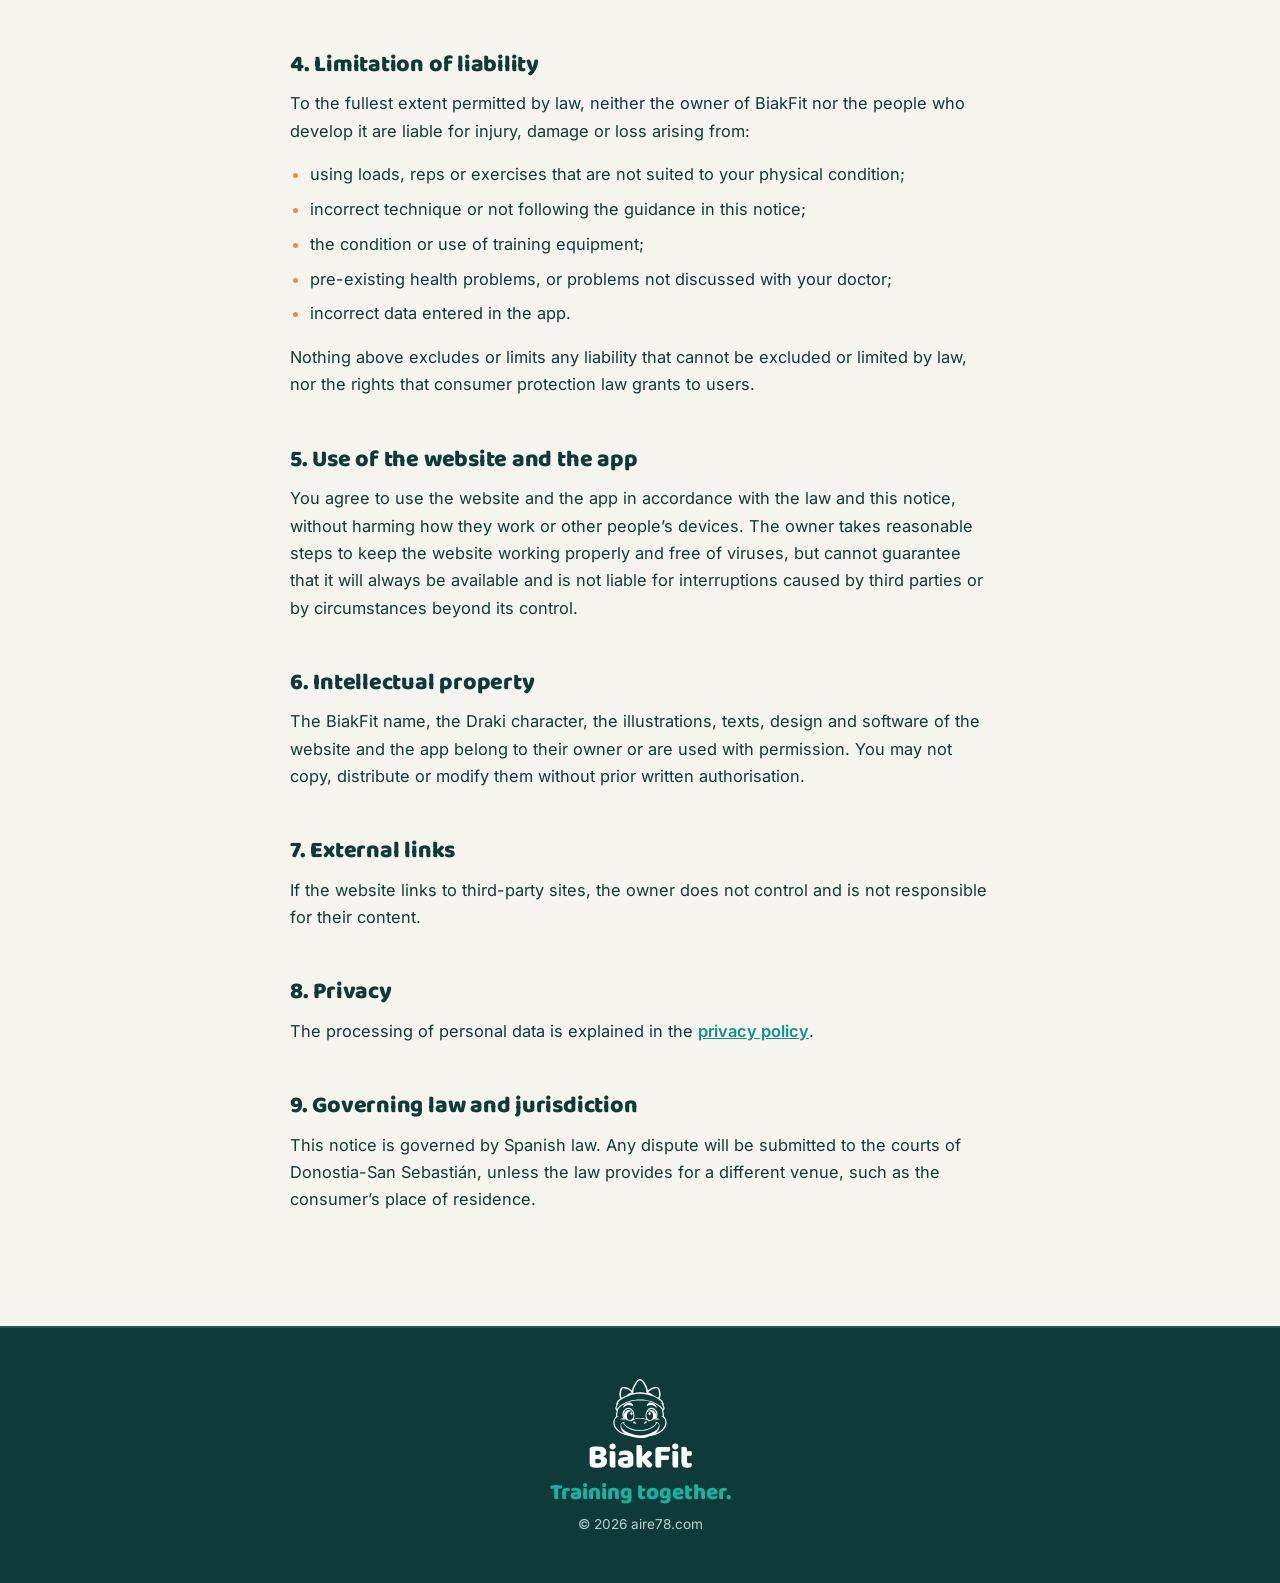
==== commit 3f144fe4: "Pie: © 2026 aire78.com en lugar del nombre El titular legal de privacidad y aviso legal no cambia.  " ====
--- a/aviso-legal.html
+++ b/aviso-legal.html
@@ -197,7 +197,7 @@
   <div class="foot-in">
     <img src="assets/img/brand/biakfit_logo_stacked_white.svg" alt="BiakFit" width="120" height="96" loading="lazy">
     <p class="foot-lema" data-l="lema">Entrenamos juntos.</p>
-    <p class="foot-legal">© 2026 Alberto Conde Mellado</p>
+    <p class="foot-legal">© 2026 aire78.com</p>
   </div>
 </footer>
 <script src="assets/legal.js"></script>
